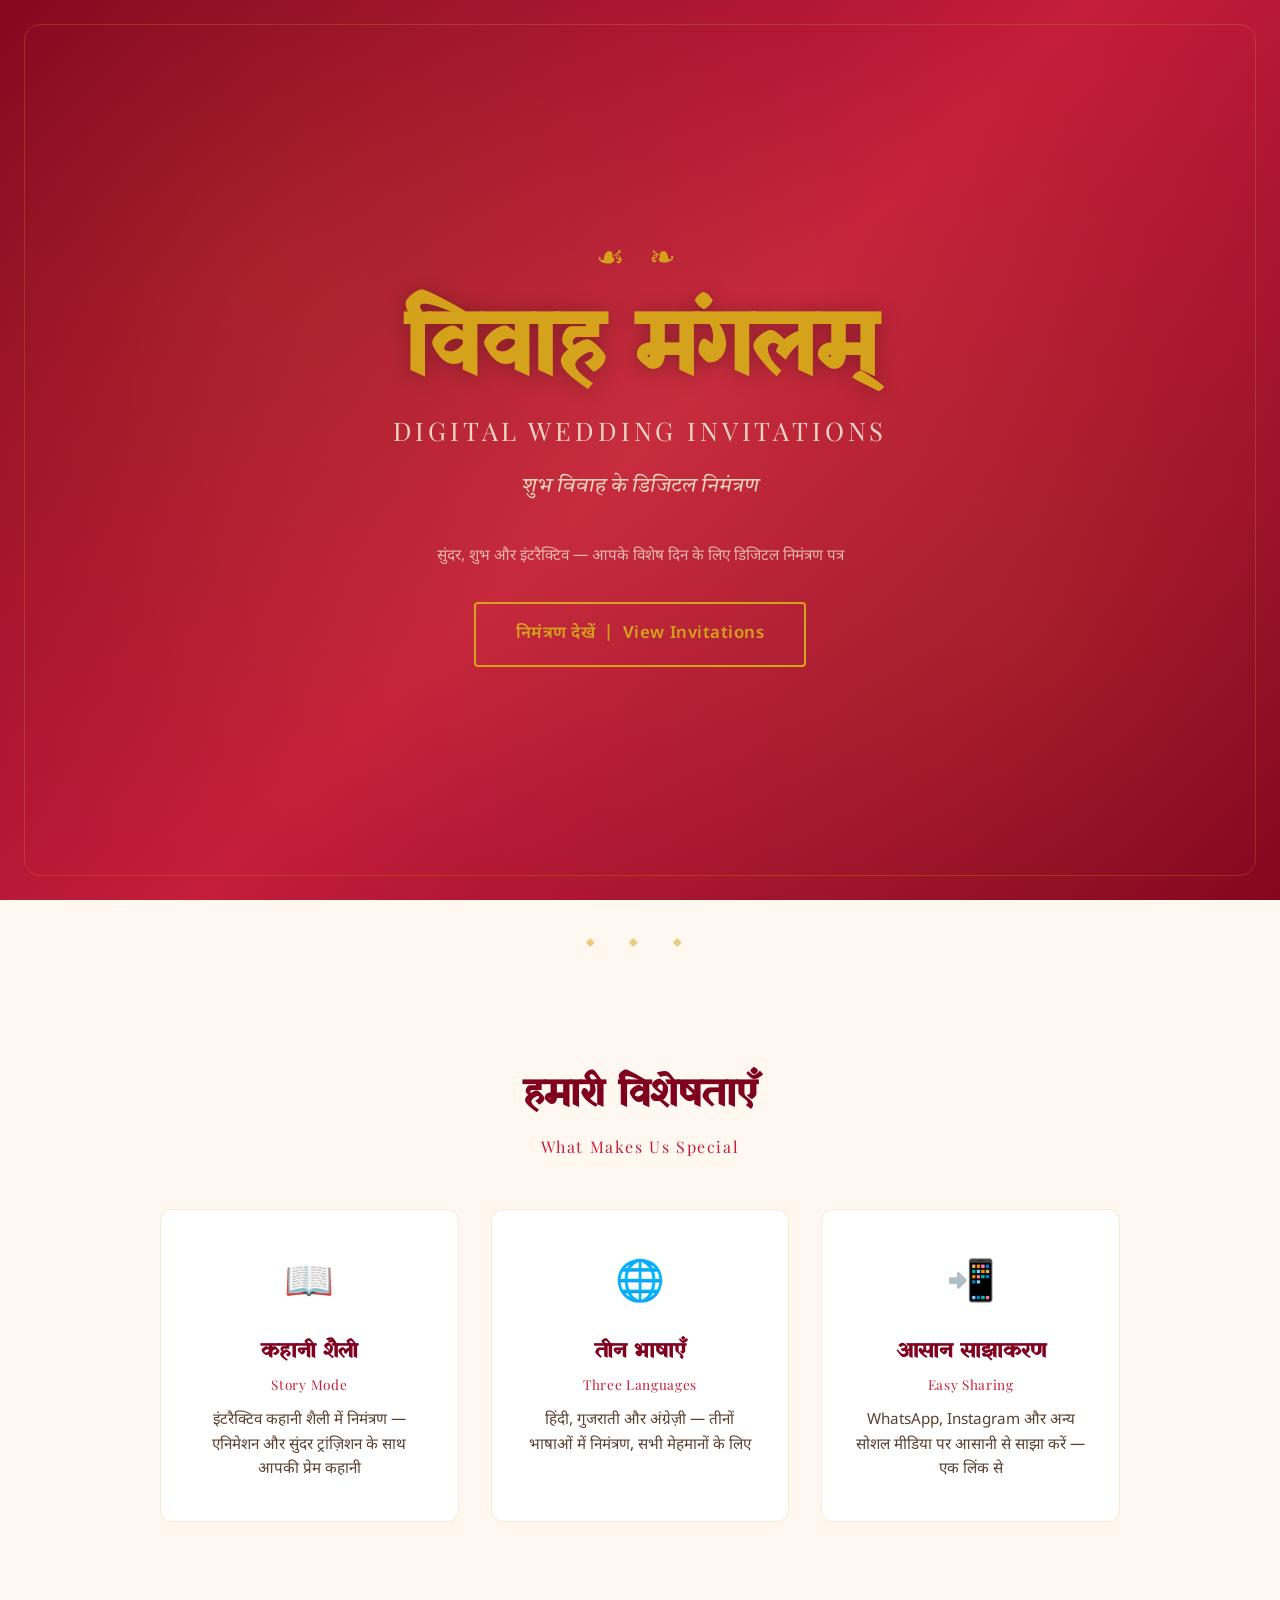
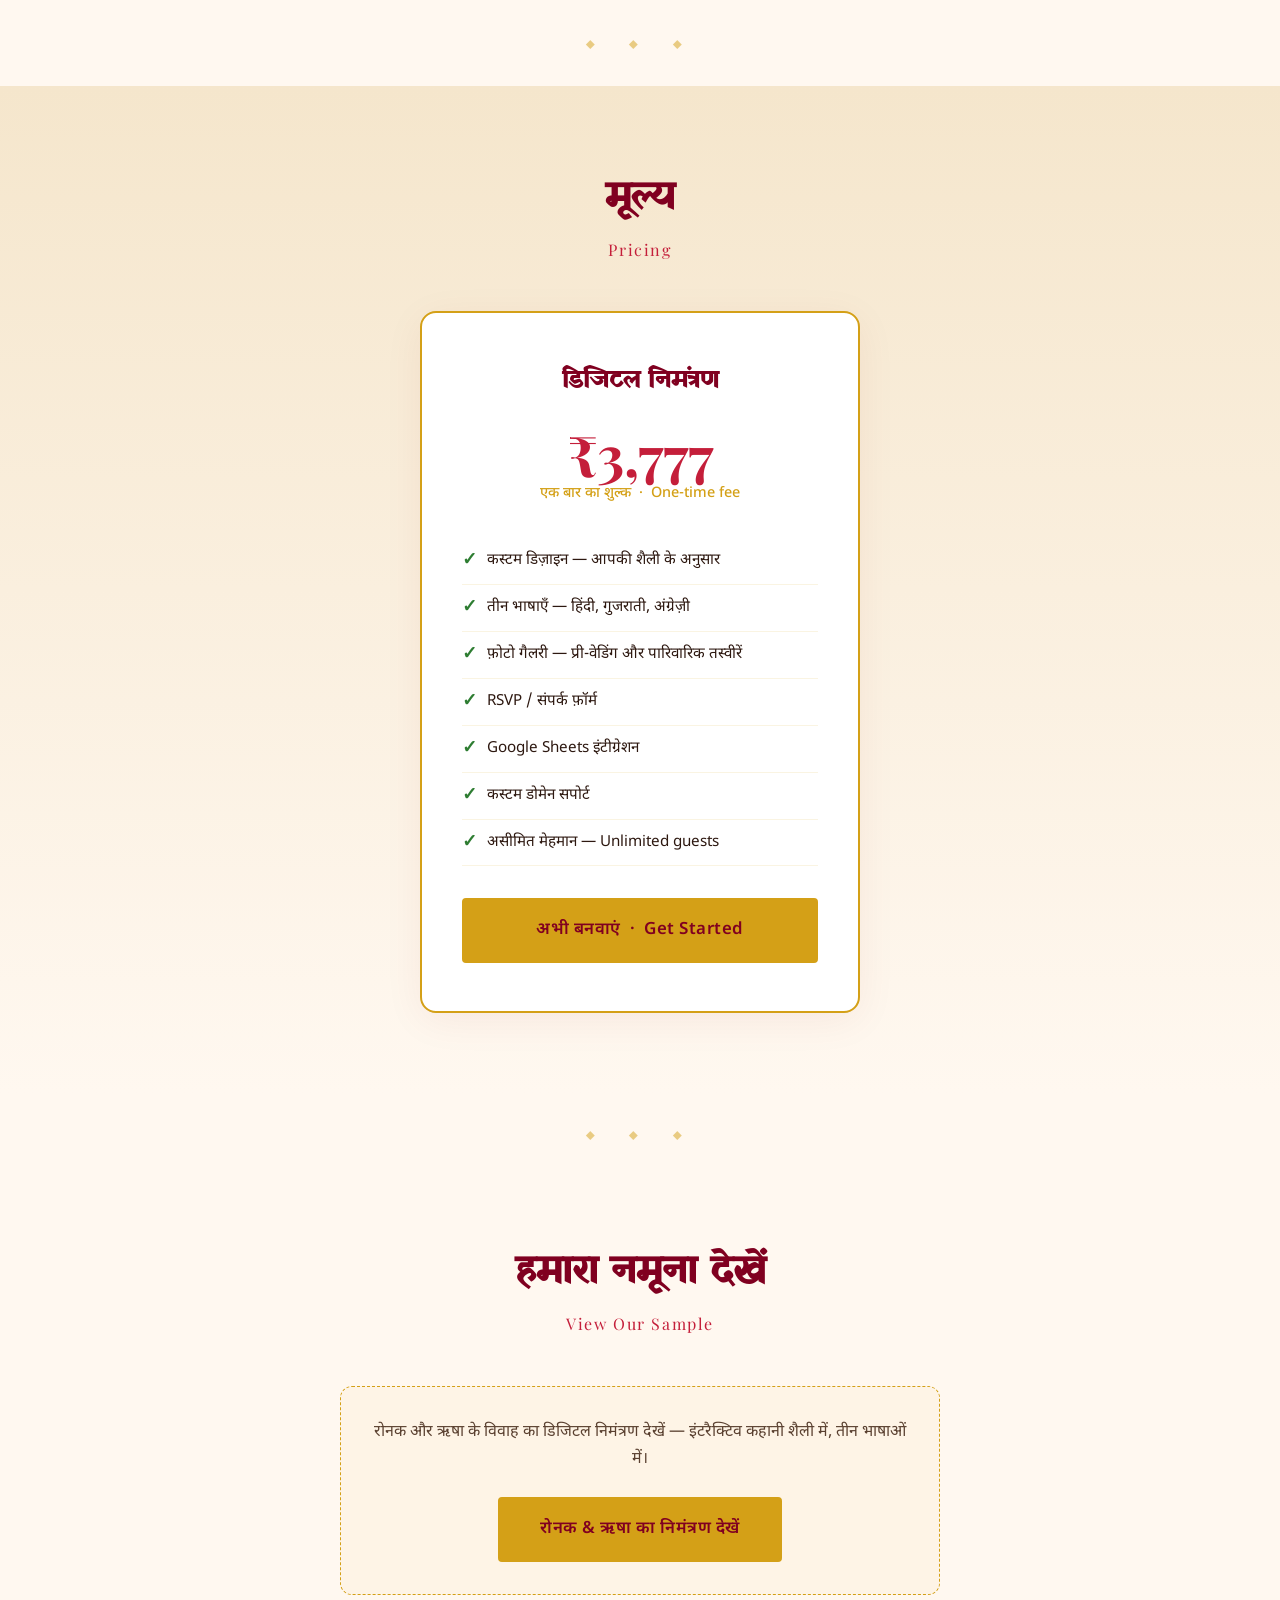
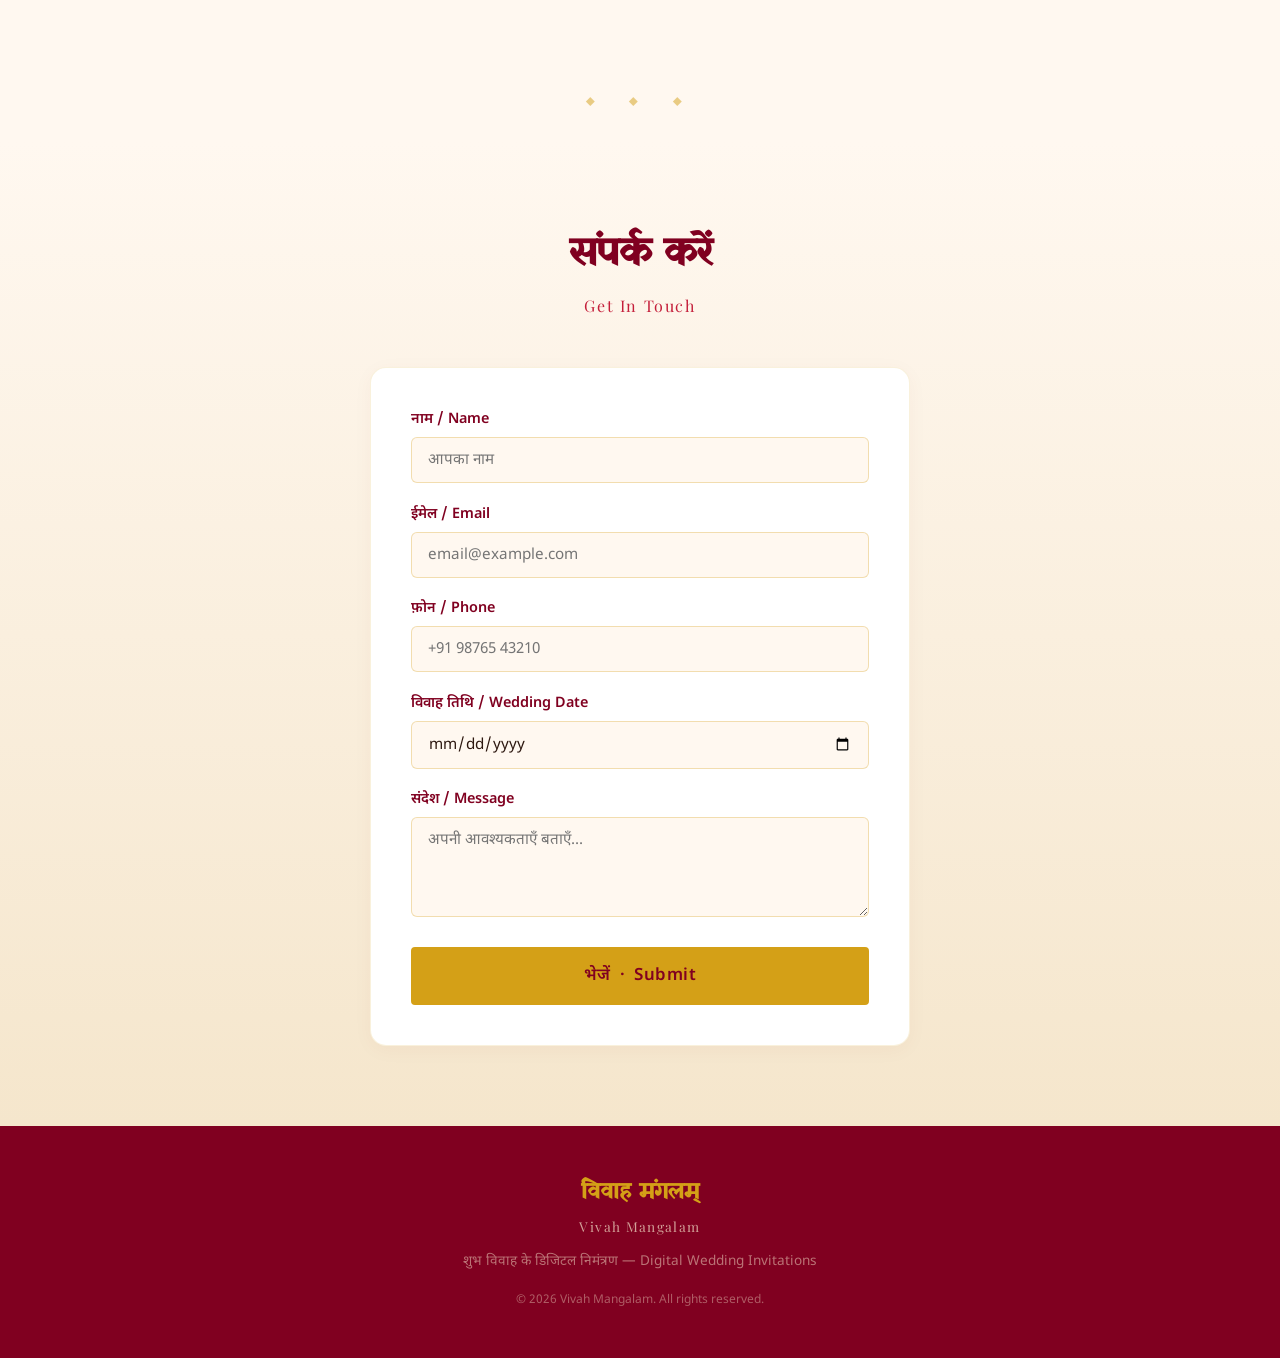
==== index.html @ bf4193ab "Vivah Mangalam — Digital Wedding Invitation Platform - Landing page (vivahmangalam.in) with pricing " ====
<!DOCTYPE html>
<html lang="hi">
<head>
    <meta charset="UTF-8">
    <meta name="viewport" content="width=device-width, initial-scale=1.0">
    <title>विवाह मंगलम् | Vivah Mangalam — Digital Wedding Invitations</title>
    <meta name="description" content="विवाह मंगलम् — शुभ विवाह के डिजिटल निमंत्रण। Beautiful, interactive digital wedding invitations in Hindi, Gujarati & English. ₹3,777 one-time.">
    <meta name="keywords" content="digital wedding invitation, शादी का कार्ड, डिजिटल निमंत्रण, Indian wedding card, Hindi wedding invitation">
    <link rel="canonical" href="https://vivahmangalam.in/">

    <!-- Open Graph / WhatsApp -->
    <meta property="og:type" content="website">
    <meta property="og:url" content="https://vivahmangalam.in/">
    <meta property="og:title" content="विवाह मंगलम् | Vivah Mangalam">
    <meta property="og:description" content="शुभ विवाह के डिजिटल निमंत्रण — Beautiful digital wedding invitations in Hindi, Gujarati & English.">
    <meta property="og:image" content="https://vivahmangalam.in/og-image.jpg">
    <meta property="og:locale" content="hi_IN">

    <meta name="twitter:card" content="summary_large_image">
    <meta name="twitter:title" content="विवाह मंगलम् | Vivah Mangalam">
    <meta name="twitter:description" content="शुभ विवाह के डिजिटल निमंत्रण — Beautiful digital wedding invitations.">

    <link rel="icon" href="/favicon.ico" type="image/x-icon">

    <link rel="preconnect" href="https://fonts.googleapis.com">
    <link rel="preconnect" href="https://fonts.gstatic.com" crossorigin>
    <link href="https://fonts.googleapis.com/css2?family=Noto+Sans+Devanagari:wght@400;500;600;700&family=Playfair+Display:ital,wght@0,400;0,600;0,700;1,400&family=Tiro+Devanagari+Hindi:ital@0;1&family=Yatra+One&display=swap" rel="stylesheet">

    <style>
        *, *::before, *::after {
            margin: 0;
            padding: 0;
            box-sizing: border-box;
        }

        :root {
            --red: #C41E3A;
            --maroon: #800020;
            --gold: #D4A017;
            --cream: #F5E6CC;
            --warm-white: #FFF8F0;
            --dark: #2D1810;
            --green: #2E7D32;
            --saffron: #FF6600;
        }

        body {
            font-family: 'Noto Sans Devanagari', 'Tiro Devanagari Hindi', sans-serif;
            color: var(--dark);
            background: var(--warm-white);
            line-height: 1.7;
            -webkit-font-smoothing: antialiased;
        }

        /* ---- Hero ---- */
        .hero {
            min-height: 100vh;
            display: flex;
            flex-direction: column;
            align-items: center;
            justify-content: center;
            text-align: center;
            background: linear-gradient(135deg, var(--maroon) 0%, var(--red) 50%, var(--maroon) 100%);
            color: var(--warm-white);
            padding: 2rem;
            position: relative;
            overflow: hidden;
        }

        .hero::before {
            content: '';
            position: absolute;
            inset: 0;
            background:
                radial-gradient(circle at 20% 30%, rgba(212,160,23,0.12) 0%, transparent 50%),
                radial-gradient(circle at 80% 70%, rgba(212,160,23,0.10) 0%, transparent 50%),
                radial-gradient(circle at 50% 50%, rgba(255,255,255,0.03) 0%, transparent 70%);
            pointer-events: none;
        }

        /* Rangoli-inspired decorative corners */
        .hero::after {
            content: '';
            position: absolute;
            inset: 1.5rem;
            border: 1px solid rgba(212,160,23,0.25);
            border-radius: 1rem;
            pointer-events: none;
        }

        .hero-om {
            font-size: 2rem;
            color: var(--gold);
            margin-bottom: 0.5rem;
            letter-spacing: 0.5rem;
        }

        .hero h1 {
            font-family: 'Yatra One', cursive;
            font-size: clamp(3rem, 8vw, 5.5rem);
            color: var(--gold);
            text-shadow: 0 2px 20px rgba(0,0,0,0.3);
            line-height: 1.2;
            margin-bottom: 0.5rem;
        }

        .hero .subtitle-en {
            font-family: 'Playfair Display', serif;
            font-size: clamp(1rem, 3vw, 1.6rem);
            font-weight: 400;
            letter-spacing: 0.15em;
            text-transform: uppercase;
            color: rgba(255,248,240,0.85);
            margin-bottom: 1rem;
        }

        .hero .tagline {
            font-family: 'Tiro Devanagari Hindi', serif;
            font-size: clamp(1rem, 2.5vw, 1.3rem);
            color: var(--cream);
            font-style: italic;
            margin-bottom: 2.5rem;
            opacity: 0.9;
        }

        .hero .tagline-desc {
            font-size: 0.95rem;
            color: rgba(255,248,240,0.7);
            max-width: 500px;
            margin-bottom: 2rem;
        }

        .btn {
            display: inline-block;
            padding: 1rem 2.5rem;
            border: 2px solid var(--gold);
            color: var(--gold);
            text-decoration: none;
            font-size: 1.05rem;
            font-weight: 600;
            border-radius: 4px;
            transition: all 0.3s ease;
            letter-spacing: 0.03em;
        }

        .btn:hover {
            background: var(--gold);
            color: var(--maroon);
        }

        .btn-solid {
            background: var(--gold);
            color: var(--maroon);
            border-color: var(--gold);
        }

        .btn-solid:hover {
            background: #b8890f;
            border-color: #b8890f;
        }

        /* Decorative divider */
        .divider {
            text-align: center;
            padding: 1.5rem 0;
            color: var(--gold);
            font-size: 1.3rem;
            letter-spacing: 0.8rem;
            opacity: 0.5;
        }

        /* ---- Features ---- */
        .features {
            padding: 5rem 2rem;
            background: var(--warm-white);
        }

        .section-title {
            text-align: center;
            margin-bottom: 3rem;
        }

        .section-title h2 {
            font-family: 'Yatra One', cursive;
            font-size: clamp(1.6rem, 4vw, 2.4rem);
            color: var(--maroon);
            margin-bottom: 0.3rem;
        }

        .section-title p {
            font-family: 'Playfair Display', serif;
            font-size: 1rem;
            color: var(--red);
            letter-spacing: 0.1em;
        }

        .features-grid {
            display: grid;
            grid-template-columns: repeat(auto-fit, minmax(280px, 1fr));
            gap: 2rem;
            max-width: 960px;
            margin: 0 auto;
        }

        .feature-card {
            background: #fff;
            border: 1px solid rgba(212,160,23,0.2);
            border-radius: 12px;
            padding: 2.5rem 2rem;
            text-align: center;
            transition: transform 0.3s ease, box-shadow 0.3s ease;
        }

        .feature-card:hover {
            transform: translateY(-4px);
            box-shadow: 0 8px 30px rgba(128,0,32,0.08);
        }

        .feature-icon {
            font-size: 2.5rem;
            margin-bottom: 1rem;
        }

        .feature-card h3 {
            font-family: 'Yatra One', cursive;
            font-size: 1.3rem;
            color: var(--maroon);
            margin-bottom: 0.3rem;
        }

        .feature-card .feature-en {
            font-family: 'Playfair Display', serif;
            font-size: 0.85rem;
            color: var(--red);
            margin-bottom: 0.8rem;
            letter-spacing: 0.05em;
        }

        .feature-card p {
            font-size: 0.95rem;
            color: #5a4030;
            line-height: 1.6;
        }

        /* ---- Pricing ---- */
        .pricing {
            padding: 5rem 2rem;
            background: linear-gradient(180deg, var(--cream) 0%, var(--warm-white) 100%);
        }

        .pricing-card {
            max-width: 440px;
            margin: 0 auto;
            background: #fff;
            border: 2px solid var(--gold);
            border-radius: 16px;
            padding: 3rem 2.5rem;
            text-align: center;
            box-shadow: 0 8px 40px rgba(128,0,32,0.06);
        }

        .pricing-card h3 {
            font-family: 'Yatra One', cursive;
            font-size: 1.5rem;
            color: var(--maroon);
            margin-bottom: 1.5rem;
        }

        .price {
            font-family: 'Playfair Display', serif;
            font-size: 3.5rem;
            font-weight: 700;
            color: var(--red);
            line-height: 1;
        }

        .price-note {
            font-size: 0.9rem;
            color: var(--gold);
            margin-bottom: 2rem;
            font-weight: 500;
        }

        .pricing-features {
            list-style: none;
            text-align: left;
            margin-bottom: 2rem;
        }

        .pricing-features li {
            padding: 0.5rem 0;
            border-bottom: 1px solid rgba(212,160,23,0.12);
            font-size: 0.95rem;
            display: flex;
            align-items: center;
            gap: 0.6rem;
        }

        .pricing-features li::before {
            content: '✓';
            color: var(--green);
            font-weight: 700;
            font-size: 1.1rem;
            flex-shrink: 0;
        }

        .pricing-card .btn {
            width: 100%;
            text-align: center;
        }

        /* ---- Sample ---- */
        .sample {
            padding: 4rem 2rem;
            text-align: center;
            background: var(--warm-white);
        }

        .sample-box {
            max-width: 600px;
            margin: 2rem auto 0;
            padding: 2rem;
            border: 1px dashed var(--gold);
            border-radius: 12px;
            background: rgba(212,160,23,0.04);
        }

        .sample-box p {
            margin-bottom: 1.5rem;
            font-size: 1rem;
            color: #5a4030;
        }

        /* ---- Contact ---- */
        .contact {
            padding: 5rem 2rem;
            background: linear-gradient(180deg, var(--warm-white) 0%, var(--cream) 100%);
        }

        .form-wrapper {
            max-width: 540px;
            margin: 0 auto;
            background: #fff;
            border-radius: 16px;
            padding: 2.5rem;
            border: 1px solid rgba(212,160,23,0.15);
            box-shadow: 0 4px 20px rgba(128,0,32,0.04);
        }

        .form-group {
            margin-bottom: 1.2rem;
        }

        .form-group label {
            display: block;
            font-size: 0.9rem;
            font-weight: 600;
            color: var(--maroon);
            margin-bottom: 0.3rem;
        }

        .form-group input,
        .form-group textarea {
            width: 100%;
            padding: 0.75rem 1rem;
            border: 1px solid rgba(212,160,23,0.3);
            border-radius: 6px;
            font-family: inherit;
            font-size: 0.95rem;
            color: var(--dark);
            background: var(--warm-white);
            transition: border-color 0.3s ease;
        }

        .form-group input:focus,
        .form-group textarea:focus {
            outline: none;
            border-color: var(--gold);
            box-shadow: 0 0 0 3px rgba(212,160,23,0.1);
        }

        .form-group textarea {
            resize: vertical;
            min-height: 100px;
        }

        .form-wrapper .btn {
            width: 100%;
            text-align: center;
            cursor: pointer;
            font-family: inherit;
        }

        .form-status {
            text-align: center;
            margin-top: 1rem;
            font-size: 0.9rem;
            display: none;
        }

        /* ---- Footer ---- */
        .footer {
            padding: 3rem 2rem;
            background: var(--maroon);
            color: var(--cream);
            text-align: center;
        }

        .footer h3 {
            font-family: 'Yatra One', cursive;
            font-size: 1.4rem;
            color: var(--gold);
            margin-bottom: 0.2rem;
        }

        .footer .footer-en {
            font-family: 'Playfair Display', serif;
            font-size: 0.85rem;
            letter-spacing: 0.1em;
            color: rgba(245,230,204,0.7);
            margin-bottom: 0.8rem;
        }

        .footer .footer-tagline {
            font-size: 0.85rem;
            color: rgba(245,230,204,0.5);
            margin-bottom: 1rem;
        }

        .footer .copyright {
            font-size: 0.75rem;
            color: rgba(245,230,204,0.4);
        }

        /* ---- Responsive ---- */
        @media (max-width: 600px) {
            .hero {
                min-height: 90vh;
                padding: 1.5rem;
            }

            .hero::after {
                inset: 0.8rem;
            }

            .features, .pricing, .contact {
                padding: 3rem 1.2rem;
            }

            .pricing-card {
                padding: 2rem 1.5rem;
            }

            .form-wrapper {
                padding: 1.5rem;
            }

            .features-grid {
                grid-template-columns: 1fr;
            }
        }
    </style>
</head>
<body>

    <!-- Hero -->
    <section class="hero">
        <div class="hero-om">☙ ❧</div>
        <h1>विवाह मंगलम्</h1>
        <p class="subtitle-en">Digital Wedding Invitations</p>
        <p class="tagline">शुभ विवाह के डिजिटल निमंत्रण</p>
        <p class="tagline-desc">सुंदर, शुभ और इंटरैक्टिव — आपके विशेष दिन के लिए डिजिटल निमंत्रण पत्र</p>
        <a href="#sample" class="btn">निमंत्रण देखें &nbsp;|&nbsp; View Invitations</a>
    </section>

    <div class="divider">⬥ ⬥ ⬥</div>

    <!-- Features -->
    <section class="features">
        <div class="section-title">
            <h2>हमारी विशेषताएँ</h2>
            <p>What Makes Us Special</p>
        </div>
        <div class="features-grid">
            <div class="feature-card">
                <div class="feature-icon">📖</div>
                <h3>कहानी शैली</h3>
                <p class="feature-en">Story Mode</p>
                <p>इंटरैक्टिव कहानी शैली में निमंत्रण — एनिमेशन और सुंदर ट्रांज़िशन के साथ आपकी प्रेम कहानी</p>
            </div>
            <div class="feature-card">
                <div class="feature-icon">🌐</div>
                <h3>तीन भाषाएँ</h3>
                <p class="feature-en">Three Languages</p>
                <p>हिंदी, गुजराती और अंग्रेज़ी — तीनों भाषाओं में निमंत्रण, सभी मेहमानों के लिए</p>
            </div>
            <div class="feature-card">
                <div class="feature-icon">📲</div>
                <h3>आसान साझाकरण</h3>
                <p class="feature-en">Easy Sharing</p>
                <p>WhatsApp, Instagram और अन्य सोशल मीडिया पर आसानी से साझा करें — एक लिंक से</p>
            </div>
        </div>
    </section>

    <div class="divider">⬥ ⬥ ⬥</div>

    <!-- Pricing -->
    <section class="pricing">
        <div class="section-title">
            <h2>मूल्य</h2>
            <p>Pricing</p>
        </div>
        <div class="pricing-card">
            <h3>डिजिटल निमंत्रण</h3>
            <div class="price">₹3,777</div>
            <p class="price-note">एक बार का शुल्क &nbsp;·&nbsp; One-time fee</p>
            <ul class="pricing-features">
                <li>कस्टम डिज़ाइन — आपकी शैली के अनुसार</li>
                <li>तीन भाषाएँ — हिंदी, गुजराती, अंग्रेज़ी</li>
                <li>फ़ोटो गैलरी — प्री-वेडिंग और पारिवारिक तस्वीरें</li>
                <li>RSVP / संपर्क फ़ॉर्म</li>
                <li>Google Sheets इंटीग्रेशन</li>
                <li>कस्टम डोमेन सपोर्ट</li>
                <li>असीमित मेहमान — Unlimited guests</li>
            </ul>
            <a href="#contact" class="btn btn-solid">अभी बनवाएं &nbsp;·&nbsp; Get Started</a>
        </div>
    </section>

    <div class="divider">⬥ ⬥ ⬥</div>

    <!-- Sample -->
    <section class="sample" id="sample">
        <div class="section-title">
            <h2>हमारा नमूना देखें</h2>
            <p>View Our Sample</p>
        </div>
        <div class="sample-box">
            <p>रोनक और ऋषा के विवाह का डिजिटल निमंत्रण देखें — इंटरैक्टिव कहानी शैली में, तीन भाषाओं में।</p>
            <a href="/digital-invitation/wedding/ronak-and-risha/" class="btn btn-solid">रोनक &amp; ऋषा का निमंत्रण देखें</a>
        </div>
    </section>

    <div class="divider">⬥ ⬥ ⬥</div>

    <!-- Contact -->
    <section class="contact" id="contact">
        <div class="section-title">
            <h2>संपर्क करें</h2>
            <p>Get In Touch</p>
        </div>
        <div class="form-wrapper">
            <form id="enquiryForm" onsubmit="submitForm(event)">
                <div class="form-group">
                    <label for="name">नाम / Name</label>
                    <input type="text" id="name" name="name" required placeholder="आपका नाम">
                </div>
                <div class="form-group">
                    <label for="email">ईमेल / Email</label>
                    <input type="email" id="email" name="email" required placeholder="email@example.com">
                </div>
                <div class="form-group">
                    <label for="phone">फ़ोन / Phone</label>
                    <input type="tel" id="phone" name="phone" required placeholder="+91 98765 43210">
                </div>
                <div class="form-group">
                    <label for="weddingDate">विवाह तिथि / Wedding Date</label>
                    <input type="date" id="weddingDate" name="weddingDate">
                </div>
                <div class="form-group">
                    <label for="message">संदेश / Message</label>
                    <textarea id="message" name="message" placeholder="अपनी आवश्यकताएँ बताएँ..."></textarea>
                </div>
                <button type="submit" class="btn btn-solid">भेजें &nbsp;·&nbsp; Submit</button>
            </form>
            <p class="form-status" id="formStatus"></p>
        </div>
    </section>

    <!-- Footer -->
    <footer class="footer">
        <h3>विवाह मंगलम्</h3>
        <p class="footer-en">Vivah Mangalam</p>
        <p class="footer-tagline">शुभ विवाह के डिजिटल निमंत्रण — Digital Wedding Invitations</p>
        <p class="copyright">&copy; 2026 Vivah Mangalam. All rights reserved.</p>
    </footer>

    <script>
        // Placeholder form submission — posts to Google Sheet via Apps Script
        async function submitForm(e) {
            e.preventDefault();
            const status = document.getElementById('formStatus');
            const form = document.getElementById('enquiryForm');
            const data = new FormData(form);

            status.style.display = 'block';
            status.style.color = 'var(--gold)';
            status.textContent = 'भेज रहे हैं... / Sending...';

            // Replace this URL with your actual Google Apps Script Web App URL
            const GOOGLE_SHEET_URL = 'https://script.google.com/macros/s/YOUR_SCRIPT_ID/exec';

            try {
                const response = await fetch(GOOGLE_SHEET_URL, {
                    method: 'POST',
                    body: data
                });

                if (response.ok) {
                    status.style.color = 'var(--green)';
                    status.textContent = 'धन्यवाद! हम जल्द संपर्क करेंगे। / Thank you! We will contact you soon.';
                    form.reset();
                } else {
                    throw new Error('Server error');
                }
            } catch (err) {
                status.style.color = 'var(--red)';
                status.textContent = 'कुछ गड़बड़ हुई। कृपया WhatsApp पर संपर्क करें। / Something went wrong. Please contact via WhatsApp.';
            }
        }
    </script>
</body>
</html>
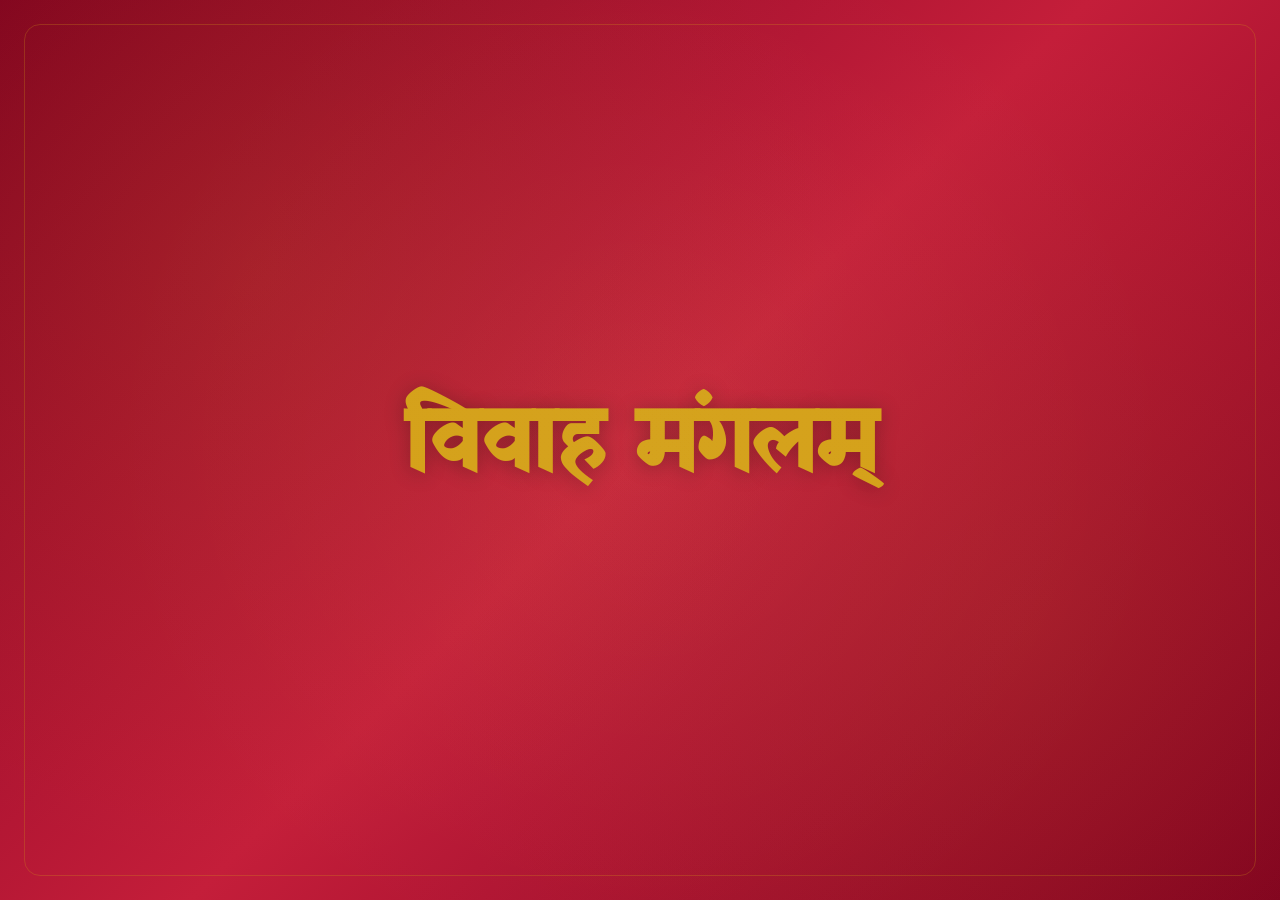
==== commit 14f24e1e: "Rebuild: hero-only homepage + new animated wedding invitation - Homepage stripped to just the "विवाह" ====
--- a/index.html
+++ b/index.html
@@ -159,279 +159,6 @@
             border-color: #b8890f;
         }
 
-        /* Decorative divider */
-        .divider {
-            text-align: center;
-            padding: 1.5rem 0;
-            color: var(--gold);
-            font-size: 1.3rem;
-            letter-spacing: 0.8rem;
-            opacity: 0.5;
-        }
-
-        /* ---- Features ---- */
-        .features {
-            padding: 5rem 2rem;
-            background: var(--warm-white);
-        }
-
-        .section-title {
-            text-align: center;
-            margin-bottom: 3rem;
-        }
-
-        .section-title h2 {
-            font-family: 'Yatra One', cursive;
-            font-size: clamp(1.6rem, 4vw, 2.4rem);
-            color: var(--maroon);
-            margin-bottom: 0.3rem;
-        }
-
-        .section-title p {
-            font-family: 'Playfair Display', serif;
-            font-size: 1rem;
-            color: var(--red);
-            letter-spacing: 0.1em;
-        }
-
-        .features-grid {
-            display: grid;
-            grid-template-columns: repeat(auto-fit, minmax(280px, 1fr));
-            gap: 2rem;
-            max-width: 960px;
-            margin: 0 auto;
-        }
-
-        .feature-card {
-            background: #fff;
-            border: 1px solid rgba(212,160,23,0.2);
-            border-radius: 12px;
-            padding: 2.5rem 2rem;
-            text-align: center;
-            transition: transform 0.3s ease, box-shadow 0.3s ease;
-        }
-
-        .feature-card:hover {
-            transform: translateY(-4px);
-            box-shadow: 0 8px 30px rgba(128,0,32,0.08);
-        }
-
-        .feature-icon {
-            font-size: 2.5rem;
-            margin-bottom: 1rem;
-        }
-
-        .feature-card h3 {
-            font-family: 'Yatra One', cursive;
-            font-size: 1.3rem;
-            color: var(--maroon);
-            margin-bottom: 0.3rem;
-        }
-
-        .feature-card .feature-en {
-            font-family: 'Playfair Display', serif;
-            font-size: 0.85rem;
-            color: var(--red);
-            margin-bottom: 0.8rem;
-            letter-spacing: 0.05em;
-        }
-
-        .feature-card p {
-            font-size: 0.95rem;
-            color: #5a4030;
-            line-height: 1.6;
-        }
-
-        /* ---- Pricing ---- */
-        .pricing {
-            padding: 5rem 2rem;
-            background: linear-gradient(180deg, var(--cream) 0%, var(--warm-white) 100%);
-        }
-
-        .pricing-card {
-            max-width: 440px;
-            margin: 0 auto;
-            background: #fff;
-            border: 2px solid var(--gold);
-            border-radius: 16px;
-            padding: 3rem 2.5rem;
-            text-align: center;
-            box-shadow: 0 8px 40px rgba(128,0,32,0.06);
-        }
-
-        .pricing-card h3 {
-            font-family: 'Yatra One', cursive;
-            font-size: 1.5rem;
-            color: var(--maroon);
-            margin-bottom: 1.5rem;
-        }
-
-        .price {
-            font-family: 'Playfair Display', serif;
-            font-size: 3.5rem;
-            font-weight: 700;
-            color: var(--red);
-            line-height: 1;
-        }
-
-        .price-note {
-            font-size: 0.9rem;
-            color: var(--gold);
-            margin-bottom: 2rem;
-            font-weight: 500;
-        }
-
-        .pricing-features {
-            list-style: none;
-            text-align: left;
-            margin-bottom: 2rem;
-        }
-
-        .pricing-features li {
-            padding: 0.5rem 0;
-            border-bottom: 1px solid rgba(212,160,23,0.12);
-            font-size: 0.95rem;
-            display: flex;
-            align-items: center;
-            gap: 0.6rem;
-        }
-
-        .pricing-features li::before {
-            content: '✓';
-            color: var(--green);
-            font-weight: 700;
-            font-size: 1.1rem;
-            flex-shrink: 0;
-        }
-
-        .pricing-card .btn {
-            width: 100%;
-            text-align: center;
-        }
-
-        /* ---- Sample ---- */
-        .sample {
-            padding: 4rem 2rem;
-            text-align: center;
-            background: var(--warm-white);
-        }
-
-        .sample-box {
-            max-width: 600px;
-            margin: 2rem auto 0;
-            padding: 2rem;
-            border: 1px dashed var(--gold);
-            border-radius: 12px;
-            background: rgba(212,160,23,0.04);
-        }
-
-        .sample-box p {
-            margin-bottom: 1.5rem;
-            font-size: 1rem;
-            color: #5a4030;
-        }
-
-        /* ---- Contact ---- */
-        .contact {
-            padding: 5rem 2rem;
-            background: linear-gradient(180deg, var(--warm-white) 0%, var(--cream) 100%);
-        }
-
-        .form-wrapper {
-            max-width: 540px;
-            margin: 0 auto;
-            background: #fff;
-            border-radius: 16px;
-            padding: 2.5rem;
-            border: 1px solid rgba(212,160,23,0.15);
-            box-shadow: 0 4px 20px rgba(128,0,32,0.04);
-        }
-
-        .form-group {
-            margin-bottom: 1.2rem;
-        }
-
-        .form-group label {
-            display: block;
-            font-size: 0.9rem;
-            font-weight: 600;
-            color: var(--maroon);
-            margin-bottom: 0.3rem;
-        }
-
-        .form-group input,
-        .form-group textarea {
-            width: 100%;
-            padding: 0.75rem 1rem;
-            border: 1px solid rgba(212,160,23,0.3);
-            border-radius: 6px;
-            font-family: inherit;
-            font-size: 0.95rem;
-            color: var(--dark);
-            background: var(--warm-white);
-            transition: border-color 0.3s ease;
-        }
-
-        .form-group input:focus,
-        .form-group textarea:focus {
-            outline: none;
-            border-color: var(--gold);
-            box-shadow: 0 0 0 3px rgba(212,160,23,0.1);
-        }
-
-        .form-group textarea {
-            resize: vertical;
-            min-height: 100px;
-        }
-
-        .form-wrapper .btn {
-            width: 100%;
-            text-align: center;
-            cursor: pointer;
-            font-family: inherit;
-        }
-
-        .form-status {
-            text-align: center;
-            margin-top: 1rem;
-            font-size: 0.9rem;
-            display: none;
-        }
-
-        /* ---- Footer ---- */
-        .footer {
-            padding: 3rem 2rem;
-            background: var(--maroon);
-            color: var(--cream);
-            text-align: center;
-        }
-
-        .footer h3 {
-            font-family: 'Yatra One', cursive;
-            font-size: 1.4rem;
-            color: var(--gold);
-            margin-bottom: 0.2rem;
-        }
-
-        .footer .footer-en {
-            font-family: 'Playfair Display', serif;
-            font-size: 0.85rem;
-            letter-spacing: 0.1em;
-            color: rgba(245,230,204,0.7);
-            margin-bottom: 0.8rem;
-        }
-
-        .footer .footer-tagline {
-            font-size: 0.85rem;
-            color: rgba(245,230,204,0.5);
-            margin-bottom: 1rem;
-        }
-
-        .footer .copyright {
-            font-size: 0.75rem;
-            color: rgba(245,230,204,0.4);
-        }
-
         /* ---- Responsive ---- */
         @media (max-width: 600px) {
             .hero {
@@ -442,22 +169,6 @@
             .hero::after {
                 inset: 0.8rem;
             }
-
-            .features, .pricing, .contact {
-                padding: 3rem 1.2rem;
-            }
-
-            .pricing-card {
-                padding: 2rem 1.5rem;
-            }
-
-            .form-wrapper {
-                padding: 1.5rem;
-            }
-
-            .features-grid {
-                grid-template-columns: 1fr;
-            }
         }
     </style>
 </head>
@@ -465,160 +176,8 @@
 
     <!-- Hero -->
     <section class="hero">
-        <div class="hero-om">☙ ❧</div>
         <h1>विवाह मंगलम्</h1>
-        <p class="subtitle-en">Digital Wedding Invitations</p>
-        <p class="tagline">शुभ विवाह के डिजिटल निमंत्रण</p>
-        <p class="tagline-desc">सुंदर, शुभ और इंटरैक्टिव — आपके विशेष दिन के लिए डिजिटल निमंत्रण पत्र</p>
-        <a href="#sample" class="btn">निमंत्रण देखें &nbsp;|&nbsp; View Invitations</a>
     </section>
 
-    <div class="divider">⬥ ⬥ ⬥</div>
-
-    <!-- Features -->
-    <section class="features">
-        <div class="section-title">
-            <h2>हमारी विशेषताएँ</h2>
-            <p>What Makes Us Special</p>
-        </div>
-        <div class="features-grid">
-            <div class="feature-card">
-                <div class="feature-icon">📖</div>
-                <h3>कहानी शैली</h3>
-                <p class="feature-en">Story Mode</p>
-                <p>इंटरैक्टिव कहानी शैली में निमंत्रण — एनिमेशन और सुंदर ट्रांज़िशन के साथ आपकी प्रेम कहानी</p>
-            </div>
-            <div class="feature-card">
-                <div class="feature-icon">🌐</div>
-                <h3>तीन भाषाएँ</h3>
-                <p class="feature-en">Three Languages</p>
-                <p>हिंदी, गुजराती और अंग्रेज़ी — तीनों भाषाओं में निमंत्रण, सभी मेहमानों के लिए</p>
-            </div>
-            <div class="feature-card">
-                <div class="feature-icon">📲</div>
-                <h3>आसान साझाकरण</h3>
-                <p class="feature-en">Easy Sharing</p>
-                <p>WhatsApp, Instagram और अन्य सोशल मीडिया पर आसानी से साझा करें — एक लिंक से</p>
-            </div>
-        </div>
-    </section>
-
-    <div class="divider">⬥ ⬥ ⬥</div>
-
-    <!-- Pricing -->
-    <section class="pricing">
-        <div class="section-title">
-            <h2>मूल्य</h2>
-            <p>Pricing</p>
-        </div>
-        <div class="pricing-card">
-            <h3>डिजिटल निमंत्रण</h3>
-            <div class="price">₹3,777</div>
-            <p class="price-note">एक बार का शुल्क &nbsp;·&nbsp; One-time fee</p>
-            <ul class="pricing-features">
-                <li>कस्टम डिज़ाइन — आपकी शैली के अनुसार</li>
-                <li>तीन भाषाएँ — हिंदी, गुजराती, अंग्रेज़ी</li>
-                <li>फ़ोटो गैलरी — प्री-वेडिंग और पारिवारिक तस्वीरें</li>
-                <li>RSVP / संपर्क फ़ॉर्म</li>
-                <li>Google Sheets इंटीग्रेशन</li>
-                <li>कस्टम डोमेन सपोर्ट</li>
-                <li>असीमित मेहमान — Unlimited guests</li>
-            </ul>
-            <a href="#contact" class="btn btn-solid">अभी बनवाएं &nbsp;·&nbsp; Get Started</a>
-        </div>
-    </section>
-
-    <div class="divider">⬥ ⬥ ⬥</div>
-
-    <!-- Sample -->
-    <section class="sample" id="sample">
-        <div class="section-title">
-            <h2>हमारा नमूना देखें</h2>
-            <p>View Our Sample</p>
-        </div>
-        <div class="sample-box">
-            <p>रोनक और ऋषा के विवाह का डिजिटल निमंत्रण देखें — इंटरैक्टिव कहानी शैली में, तीन भाषाओं में।</p>
-            <a href="/digital-invitation/wedding/ronak-and-risha/" class="btn btn-solid">रोनक &amp; ऋषा का निमंत्रण देखें</a>
-        </div>
-    </section>
-
-    <div class="divider">⬥ ⬥ ⬥</div>
-
-    <!-- Contact -->
-    <section class="contact" id="contact">
-        <div class="section-title">
-            <h2>संपर्क करें</h2>
-            <p>Get In Touch</p>
-        </div>
-        <div class="form-wrapper">
-            <form id="enquiryForm" onsubmit="submitForm(event)">
-                <div class="form-group">
-                    <label for="name">नाम / Name</label>
-                    <input type="text" id="name" name="name" required placeholder="आपका नाम">
-                </div>
-                <div class="form-group">
-                    <label for="email">ईमेल / Email</label>
-                    <input type="email" id="email" name="email" required placeholder="email@example.com">
-                </div>
-                <div class="form-group">
-                    <label for="phone">फ़ोन / Phone</label>
-                    <input type="tel" id="phone" name="phone" required placeholder="+91 98765 43210">
-                </div>
-                <div class="form-group">
-                    <label for="weddingDate">विवाह तिथि / Wedding Date</label>
-                    <input type="date" id="weddingDate" name="weddingDate">
-                </div>
-                <div class="form-group">
-                    <label for="message">संदेश / Message</label>
-                    <textarea id="message" name="message" placeholder="अपनी आवश्यकताएँ बताएँ..."></textarea>
-                </div>
-                <button type="submit" class="btn btn-solid">भेजें &nbsp;·&nbsp; Submit</button>
-            </form>
-            <p class="form-status" id="formStatus"></p>
-        </div>
-    </section>
-
-    <!-- Footer -->
-    <footer class="footer">
-        <h3>विवाह मंगलम्</h3>
-        <p class="footer-en">Vivah Mangalam</p>
-        <p class="footer-tagline">शुभ विवाह के डिजिटल निमंत्रण — Digital Wedding Invitations</p>
-        <p class="copyright">&copy; 2026 Vivah Mangalam. All rights reserved.</p>
-    </footer>
-
-    <script>
-        // Placeholder form submission — posts to Google Sheet via Apps Script
-        async function submitForm(e) {
-            e.preventDefault();
-            const status = document.getElementById('formStatus');
-            const form = document.getElementById('enquiryForm');
-            const data = new FormData(form);
-
-            status.style.display = 'block';
-            status.style.color = 'var(--gold)';
-            status.textContent = 'भेज रहे हैं... / Sending...';
-
-            // Replace this URL with your actual Google Apps Script Web App URL
-            const GOOGLE_SHEET_URL = 'https://script.google.com/macros/s/YOUR_SCRIPT_ID/exec';
-
-            try {
-                const response = await fetch(GOOGLE_SHEET_URL, {
-                    method: 'POST',
-                    body: data
-                });
-
-                if (response.ok) {
-                    status.style.color = 'var(--green)';
-                    status.textContent = 'धन्यवाद! हम जल्द संपर्क करेंगे। / Thank you! We will contact you soon.';
-                    form.reset();
-                } else {
-                    throw new Error('Server error');
-                }
-            } catch (err) {
-                status.style.color = 'var(--red)';
-                status.textContent = 'कुछ गड़बड़ हुई। कृपया WhatsApp पर संपर्क करें। / Something went wrong. Please contact via WhatsApp.';
-            }
-        }
-    </script>
 </body>
 </html>
